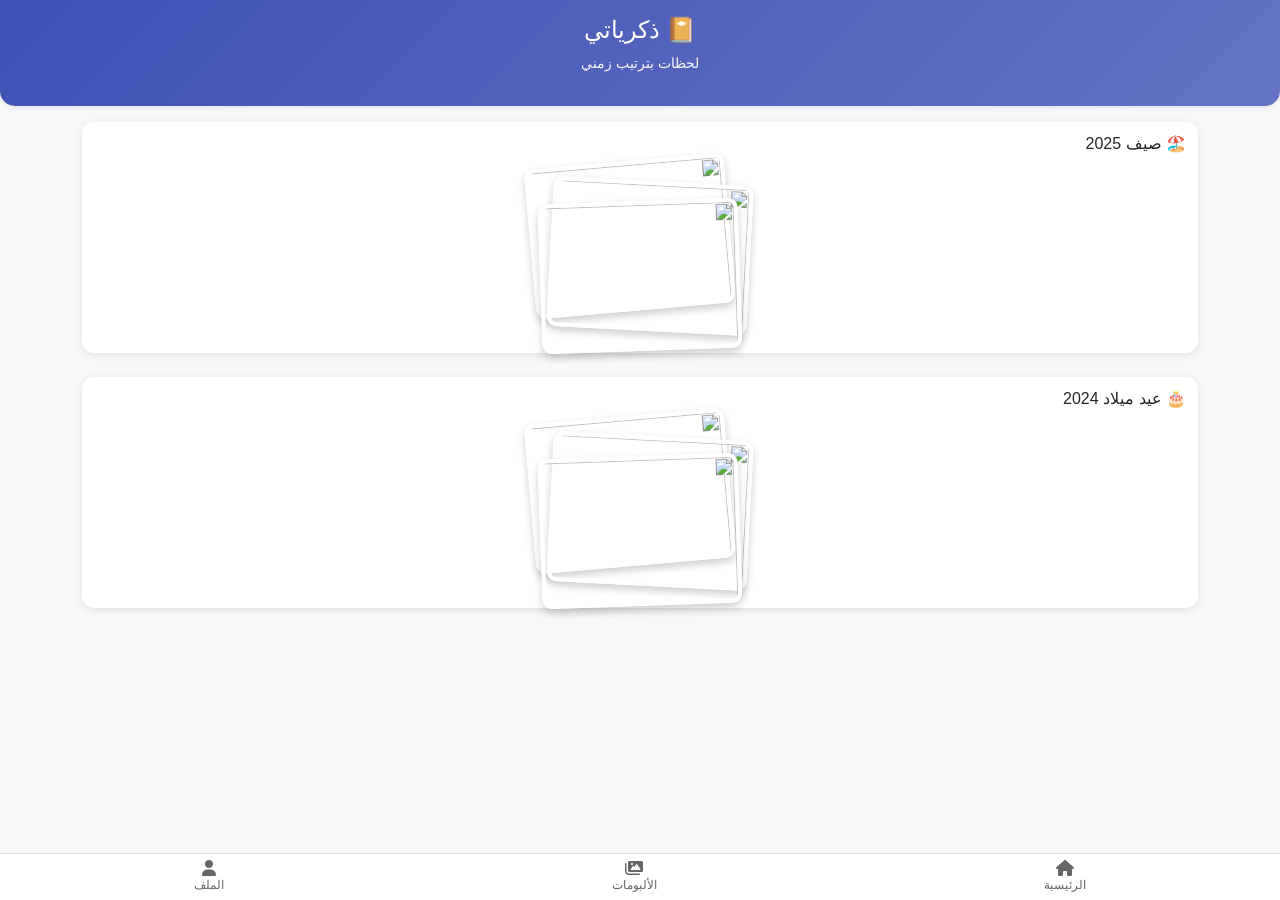
==== index.html @ 86f4f112 "first commit2" ====
<!DOCTYPE html>
<html lang="ar" dir="rtl">
<head>
  <meta charset="UTF-8">
  <meta name="viewport" content="width=device-width, initial-scale=1.0">
  <title>ذكرياتي 📸</title>
  <link href="https://cdn.jsdelivr.net/npm/bootstrap@5.3.3/dist/css/bootstrap.min.css" rel="stylesheet">
  <link rel="stylesheet" href="styles.css">
  <link rel="stylesheet" href="https://cdnjs.cloudflare.com/ajax/libs/font-awesome/6.0.0/css/all.min.css">
</head>
<body>

  <!-- ✅ الهيدر -->
  <header class="app-header text-center p-3 shadow-sm">
    <h4>📔 ذكرياتي</h4>
    <p class="small text-light">لحظات بترتيب زمني</p>
  </header>

  <!-- ✅ Timeline -->
  <main class="container mt-3 mb-5">
    <div class="timeline">

      <div class="timeline-item mb-4">
        <h6>🏖️ صيف 2025</h6>
        <div class="image-stack">
          <img src="https://placehold.co/200x150/FFD700/000?text=رحلة+1" class="stacked-img img-1">
          <img src="https://placehold.co/200x150/FFA07A/000?text=رحلة+2" class="stacked-img img-2">
          <img src="https://placehold.co/200x150/FF6347/000?text=رحلة+3" class="stacked-img img-3">
        </div>
      </div>

      <div class="timeline-item mb-4">
        <h6>🎂 عيد ميلاد 2024</h6>
        <div class="image-stack">
          <img src="https://placehold.co/200x150/87CEFA/000?text=عيد+1" class="stacked-img img-1">
          <img src="https://placehold.co/200x150/4682B4/000?text=عيد+2" class="stacked-img img-2">
          <img src="https://placehold.co/200x150/6495ED/000?text=عيد+3" class="stacked-img img-3">
        </div>
      </div>

    </div>
  </main>

  <!-- ✅ Bottom Navigation -->
  <nav class="bottom-nav">
    <a href="#"><i class="fas fa-home"></i><span>الرئيسية</span></a>
    <a href="#"><i class="fas fa-images"></i><span>الألبومات</span></a>
    <a href="#"><i class="fas fa-user"></i><span>الملف</span></a>
  </nav>

  <!-- ✅ Modal -->
  <div class="modal fade" id="imageModal" tabindex="-1">
    <div class="modal-dialog modal-dialog-centered">
      <div class="modal-content">
        <span class="btn-close m-2" data-bs-dismiss="modal"></span>
        <img id="modalImage" class="w-100 rounded">
      </div>
    </div>
  </div>

  <script src="https://cdn.jsdelivr.net/npm/bootstrap@5.3.3/dist/js/bootstrap.bundle.min.js"></script>
  <script src="script.js"></script>
</body>
</html>
---- styles.css ----
body {
  background: #f7f8fa;
  font-family: 'Tajawal', sans-serif;
}

/* Header */
.app-header {
  background: linear-gradient(135deg, #3f51b5, #6573c3);
  color: white;
  border-radius: 0 0 15px 15px;
}

/* Timeline */
.timeline-item {
  background: #fff;
  padding: 12px;
  border-radius: 12px;
  box-shadow: 0 2px 8px rgba(0,0,0,0.1);
}

/* ✅ الصور المتداخلة */
.image-stack {
  position: relative;
  width: 220px;
  height: 180px;
  margin: 0 auto;
}

.stacked-img {
  position: absolute;
  width: 200px;
  height: 150px;
  border-radius: 10px;
  border: 4px solid white;
  box-shadow: 0 4px 8px rgba(0,0,0,0.2);
  cursor: pointer;
  transition: transform 0.3s;
}

/* صور متداخلة */
.img-1 { top: 0; left: 0; transform: rotate(-5deg); }
.img-2 { top: 20px; left: 20px; transform: rotate(3deg); }
.img-3 { top: 40px; left: 10px; transform: rotate(-2deg); }

/* Hover */
.stacked-img:hover {
  z-index: 10;
  transform: scale(1.05) rotate(0deg);
}

/* Bottom Navigation */
.bottom-nav {
  position: fixed;
  bottom: 0;
  left: 0;
  right: 0;
  background: white;
  display: flex;
  justify-content: space-around;
  border-top: 1px solid #ddd;
  padding: 6px 0;
}

.bottom-nav a {
  text-align: center;
  color: #666;
  font-size: 12px;
  text-decoration: none;
}

.bottom-nav i {
  display: block;
  font-size: 16px;
}

.bottom-nav a:hover {
  color: #3f51b5;
}
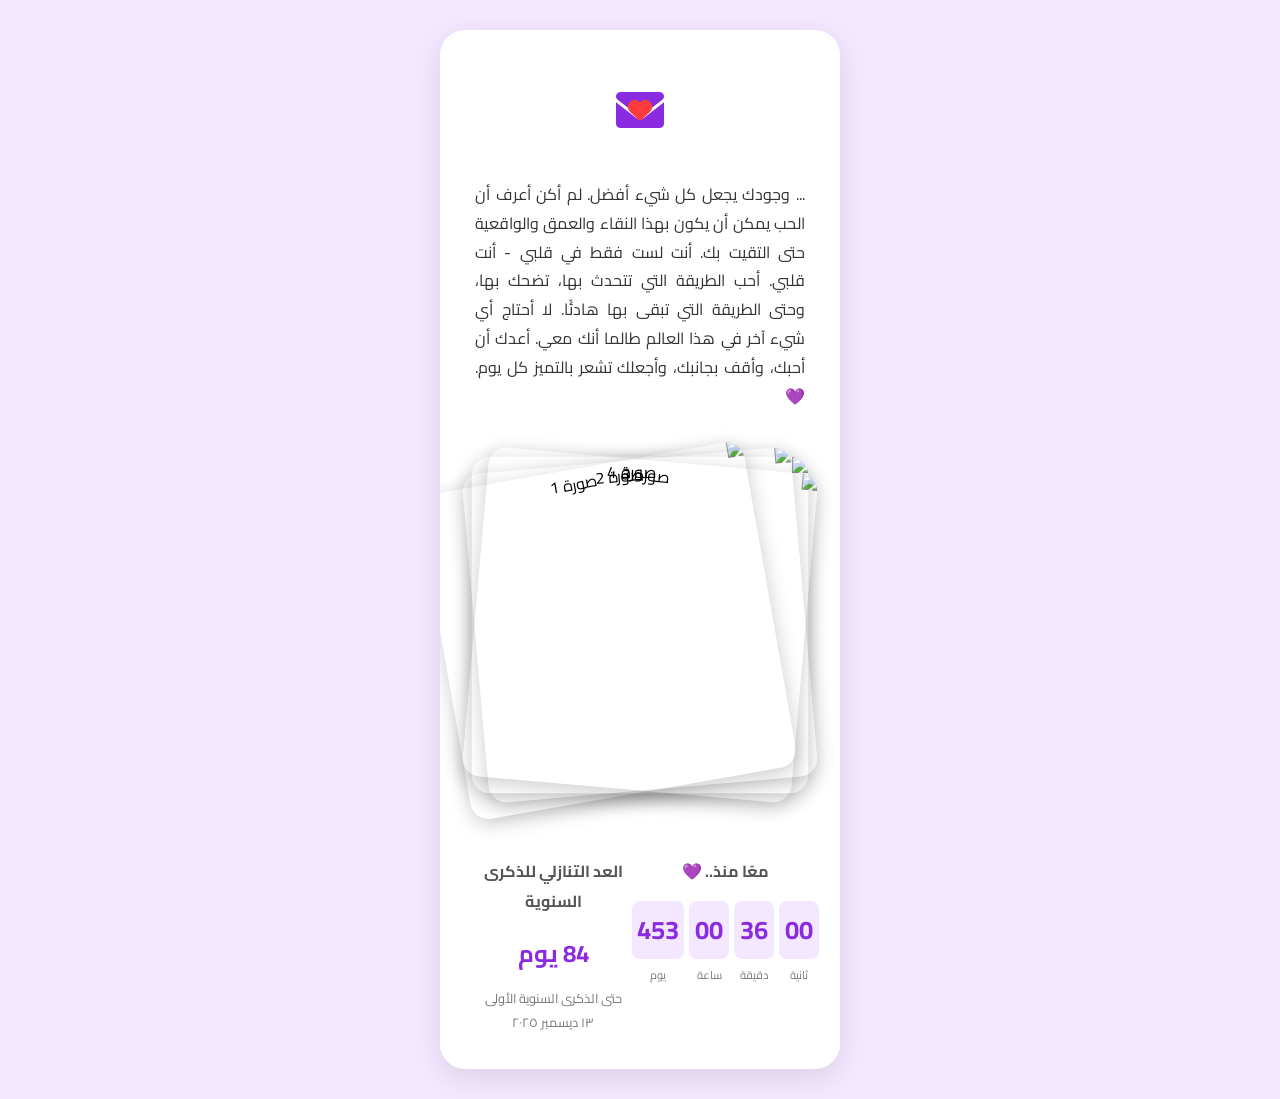
==== commit ca693591: "v4" ====
--- a/index.html
+++ b/index.html
@@ -1,64 +1,80 @@
 <!DOCTYPE html>
 <html lang="ar" dir="rtl">
 <head>
-  <meta charset="UTF-8">
-  <meta name="viewport" content="width=device-width, initial-scale=1.0">
-  <title>ذكرياتي 📸</title>
-  <link href="https://cdn.jsdelivr.net/npm/bootstrap@5.3.3/dist/css/bootstrap.min.css" rel="stylesheet">
-  <link rel="stylesheet" href="styles.css">
-  <link rel="stylesheet" href="https://cdnjs.cloudflare.com/ajax/libs/font-awesome/6.0.0/css/all.min.css">
+    <meta charset="UTF-8">
+    <meta name="viewport" content="width=device-width, initial-scale=1.0">
+    <title>رسالة خاصة</title>
+    <link rel="stylesheet" href="style.css">
+    <link rel="stylesheet" href="https://cdnjs.cloudflare.com/ajax/libs/font-awesome/6.0.0-beta3/css/all.min.css">
 </head>
 <body>
 
-  <!-- ✅ الهيدر -->
-  <header class="app-header text-center p-3 shadow-sm">
-    <h4>📔 ذكرياتي</h4>
-    <p class="small text-light">لحظات بترتيب زمني</p>
-  </header>
+    <main class="card">
+        <div class="daily-message-trigger">
+            <div id="envelope-button" class="envelope">
+                <i class="fas fa-envelope"></i>
+                <i class="fas fa-heart heart-icon"></i>
+            </div>
+        </div>
 
-  <!-- ✅ Timeline -->
-  <main class="container mt-3 mb-5">
-    <div class="timeline">
+        <p class="message">
+            ... وجودك يجعل كل شيء أفضل. لم أكن أعرف أن الحب يمكن أن يكون بهذا النقاء والعمق والواقعية حتى التقيت بك. أنت لست فقط في قلبي - أنت قلبي. أحب الطريقة التي تتحدث بها، تضحك بها، وحتى الطريقة التي تبقى بها هادئًا. لا أحتاج أي شيء آخر في هذا العالم طالما أنك معي. أعدك أن أحبك، وأقف بجانبك، وأجعلك تشعر بالتميز كل يوم.
+            💜
+        </p>
 
-      <div class="timeline-item mb-4">
-        <h6>🏖️ صيف 2025</h6>
-        <div class="image-stack">
-          <img src="https://placehold.co/200x150/FFD700/000?text=رحلة+1" class="stacked-img img-1">
-          <img src="https://placehold.co/200x150/FFA07A/000?text=رحلة+2" class="stacked-img img-2">
-          <img src="https://placehold.co/200x150/FF6347/000?text=رحلة+3" class="stacked-img img-3">
+        
+        
+        <div class="image-container">
+            <img src="https://plus.unsplash.com/premium_photo-1664351560745-a14ed7bfee3d?fm=jpg&q=60&w=3000&ixlib=rb-4.1.0&ixid=M3wxMjA3fDB8MHxzZWFyY2h8MXx8Z2lybHMlMjBwaG90b3xlbnwwfHwwfHx8MA%3D%3D" alt="صورة 1">
+            <img src="https://i.pinimg.com/736x/9d/10/47/9d10472f52377b6678a2fd81324b2938.jpg" alt="صورة 2">
+            <img src="https://img.freepik.com/free-photo/indian-woman-with-long-hair-lady-blue-dress-girl-with-untouched-nature_1157-41069.jpg?semt=ais_hybrid&w=740&q=80" alt="صورة 3">
+            <img src="https://thumbs.dreamstime.com/b/simple-indian-girl-sweet-smile-happy-face-44021920.jpg" alt="صورة 4">
         </div>
-      </div>
 
-      <div class="timeline-item mb-4">
-        <h6>🎂 عيد ميلاد 2024</h6>
-        <div class="image-stack">
-          <img src="https://placehold.co/200x150/87CEFA/000?text=عيد+1" class="stacked-img img-1">
-          <img src="https://placehold.co/200x150/4682B4/000?text=عيد+2" class="stacked-img img-2">
-          <img src="https://placehold.co/200x150/6495ED/000?text=عيد+3" class="stacked-img img-3">
+        <div class="widgets-container">
+            <div class="widget">
+    <h3>معًا منذ.. 💜</h3>
+    <div id="time-counter" class="counter-container">
+        <div class="time-box">
+            <span id="seconds" class="time-value">00</span>
+            <span class="time-label">ثانية</span>
         </div>
-      </div>
+        <div class="time-box">
+            <span id="minutes" class="time-value">00</span>
+            <span class="time-label">دقيقة</span>
+        </div>
+        <div class="time-box">
+            <span id="hours" class="time-value">00</span>
+            <span class="time-label">ساعة</span>
+        </div>
+        <div class="time-box">
+            <span id="days" class="time-value">0</span>
+            <span class="time-label">يوم</span>
+        </div>
+    </div>
+</div>
+            <div class="widget">
+                <h3>العد التنازلي للذكرى السنوية</h3>
+                <p class="countdown-number">84 يوم</p>
+                <p> حتى الذكرى السنوية الأولى</p>
+                <p class="date-note">١٣ ديسمبر ٢٠٢٥</p>
+            </div>
+        </div>
+    </main>
 
+    <div id="message-modal" class="modal-overlay">
+        <div class="modal-content">
+            <span id="close-modal-button" class="close-button">&times;</span>
+            <h3>رسالة خاصة لكِ</h3>
+            <p class="popup-message">اليوم أريد أن أعبر لكِ عن حبي.. شكرًا لوجودك في حياتي ❤️</p>
+        </div>
     </div>
-  </main>
 
-  <!-- ✅ Bottom Navigation -->
-  <nav class="bottom-nav">
-    <a href="#"><i class="fas fa-home"></i><span>الرئيسية</span></a>
-    <a href="#"><i class="fas fa-images"></i><span>الألبومات</span></a>
-    <a href="#"><i class="fas fa-user"></i><span>الملف</span></a>
-  </nav>
+    <div id="lightbox" class="lightbox-overlay">
+        <img src="" alt="صورة مكبرة" class="lightbox-image">
+    </div>
 
-  <!-- ✅ Modal -->
-  <div class="modal fade" id="imageModal" tabindex="-1">
-    <div class="modal-dialog modal-dialog-centered">
-      <div class="modal-content">
-        <span class="btn-close m-2" data-bs-dismiss="modal"></span>
-        <img id="modalImage" class="w-100 rounded">
-      </div>
-    </div>
-  </div>
+    <script src="script.js"></script>
 
-  <script src="https://cdn.jsdelivr.net/npm/bootstrap@5.3.3/dist/js/bootstrap.bundle.min.js"></script>
-  <script src="script.js"></script>
 </body>
-</html>
+</html>
--- a/style.css
+++ b/style.css
@@ -0,0 +1,251 @@
+@import url("https://fonts.googleapis.com/css2?family=Cairo:wght@400;700&display=swap");
+
+*,
+*::before,
+*::after {
+  box-sizing: border-box;
+}
+
+body {
+  background-color: #f3e8ff;
+  font-family: "Cairo", sans-serif;
+  display: flex;
+  justify-content: center;
+  align-items: center;
+  min-height: 100vh;
+  margin: 0;
+  padding: 30px;
+  overflow-x: hidden;
+}
+
+.card {
+  background-color: white;
+  max-width: 400px;
+  width: 100%;
+  padding: 35px;
+  border-radius: 25px;
+  box-shadow: 0 8px 30px rgba(0, 0, 0, 0.1);
+  text-align: center;
+  overflow: hidden;
+}
+
+.message {
+  color: #333;
+  line-height: 1.8;
+  text-align: justify;
+  font-size: 1rem;
+  margin-bottom: 25px;
+}
+
+/* --- تصميم زر رسالة اليوم --- */
+.daily-message-trigger {
+  margin-bottom: 25px;
+}
+.message-title {
+  color: #555;
+  font-size: 1.2em;
+  margin-bottom: 15px;
+}
+.envelope {
+  font-size: 3em;
+  color: #8a2be2;
+  cursor: pointer;
+  position: relative;
+  display: inline-block;
+  transition: transform 0.2s ease;
+}
+.envelope:hover {
+  transform: scale(1.1);
+}
+.heart-icon {
+  position: absolute;
+  font-size: 0.5em;
+  color: #ff3b3b;
+  top: 50%;
+  left: 50%;
+  transform: translate(-50%, -50%);
+}
+
+/* --- معرض الصور --- */
+.image-container {
+  position: relative;
+  width: 100%;
+  padding-top: 100%;
+  margin: 50px 0;
+  cursor: pointer;
+  user-select: none;
+}
+.image-container img {
+  position: absolute;
+  top: 0;
+  left: 0;
+  width: 100%;
+  height: 100%;
+  object-fit: contain;
+  border-radius: 18px;
+  box-shadow: 0 5px 20px rgba(0, 0, 0, 0.2);
+  transition: transform 0.4s ease-in-out;
+}
+.image-container img:nth-child(1) {
+  transform: rotate(-10deg) translateX(-10%);
+  z-index: 1;
+}
+.image-container img:nth-child(2) {
+  transform: rotate(-5deg);
+  z-index: 2;
+}
+.image-container img:nth-child(3) {
+  transform: rotate(5deg);
+  z-index: 3;
+}
+.image-container img:nth-child(4) {
+  transform: scale(1.02) rotate(0deg);
+  z-index: 4;
+}
+
+/* --- تصميم النافذة المنبثقة للرسالة (Modal) --- */
+.modal-overlay {
+  position: fixed;
+  top: 0;
+  left: 0;
+  width: 100%;
+  height: 100%;
+  background-color: rgba(0, 0, 0, 0.7);
+  display: flex;
+  justify-content: center;
+  align-items: center;
+  visibility: hidden;
+  opacity: 0;
+  transition: opacity 0.3s ease, visibility 0.3s ease;
+  z-index: 1001;
+}
+.modal-overlay.visible {
+  visibility: visible;
+  opacity: 1;
+}
+.modal-content {
+  background: white;
+  padding: 30px 40px;
+  border-radius: 15px;
+  max-width: 90%;
+  width: 400px;
+  text-align: center;
+  position: relative;
+  transform: scale(0.9);
+  transition: transform 0.3s ease;
+}
+.modal-overlay.visible .modal-content {
+  transform: scale(1);
+}
+.popup-message {
+  font-size: 1.1em;
+  line-height: 1.7;
+  color: #333;
+}
+.close-button {
+  position: absolute;
+  top: 10px;
+  right: 15px;
+  font-size: 28px;
+  color: #aaa;
+  cursor: pointer;
+}
+.close-button:hover {
+  color: #333;
+}
+
+/* --- تصميم اللايت بوكس (يبقى كما هو) --- */
+.lightbox-overlay {
+  position: fixed;
+  top: 0;
+  left: 0;
+  width: 100%;
+  height: 100%;
+  background-color: rgba(0, 0, 0, 0.85);
+  display: flex;
+  justify-content: center;
+  align-items: center;
+  visibility: hidden;
+  opacity: 0;
+  transition: opacity 0.3s ease, visibility 0.3s ease;
+  z-index: 1000;
+  cursor: pointer;
+}
+.lightbox-overlay.visible {
+  visibility: visible;
+  opacity: 1;
+}
+.lightbox-image {
+  max-width: 90%;
+  max-height: 90%;
+  object-fit: contain;
+  border-radius: 10px;
+  box-shadow: 0 0 40px rgba(0, 0, 0, 0.5);
+  cursor: default;
+}
+/* الأقسام السفلية (تم التعديل) */
+.widgets-container {
+  display: flex;
+  justify-content: space-between;
+  text-align: center;
+  gap: 15px;
+}
+.widget {
+  width: 48%;
+}
+.widget h3 {
+  font-size: 1em;
+  color: #555;
+  margin-bottom: 5px;
+}
+.widget p {
+  font-size: 0.8em;
+  color: #777;
+  margin: 0;
+}
+
+/* تم تعديل المحدد هنا ليصبح أقوى */
+.widget .countdown-number {
+  font-size: 1.5em;
+  font-weight: 700;
+  color: #8a2be2;
+  margin-top: 15px; /* <-- تم تعديل هذه القيمة لتتطابق مع العداد الآخر */
+  margin-bottom: 10px;
+}
+.date-note {
+  font-size: 0.75em;
+  color: #999;
+  margin-top: 5px;
+}
+
+/* --- تصميم العداد التصاعدي (تم التعديل) --- */
+.counter-container {
+  display: flex;
+  justify-content: center;
+  align-items: center;
+  /* تم حذف 'flex-direction: row-reverse;' لتصحيح الترتيب */
+  gap: 5px; /* تم تقليل المسافة بين العناصر */
+  margin-top: 15px;
+}
+
+.time-box {
+  display: flex;
+  flex-direction: column;
+  align-items: center;
+}
+
+.time-value {
+  font-size: 1.6em; /* تم تصغير حجم الخط */
+  font-weight: 700;
+  color: #8a2be2;
+  background-color: #f3e8ff;
+  padding: 5px; /* تم تقليل الحشو الداخلي */
+  border-radius: 8px;
+  min-width: 40px; /* تم تقليل أقل عرض للعنصر */
+}
+
+.time-label {
+  font-size: 0.7em;
+  color: #777;
+  margin-top: 5px;
+}
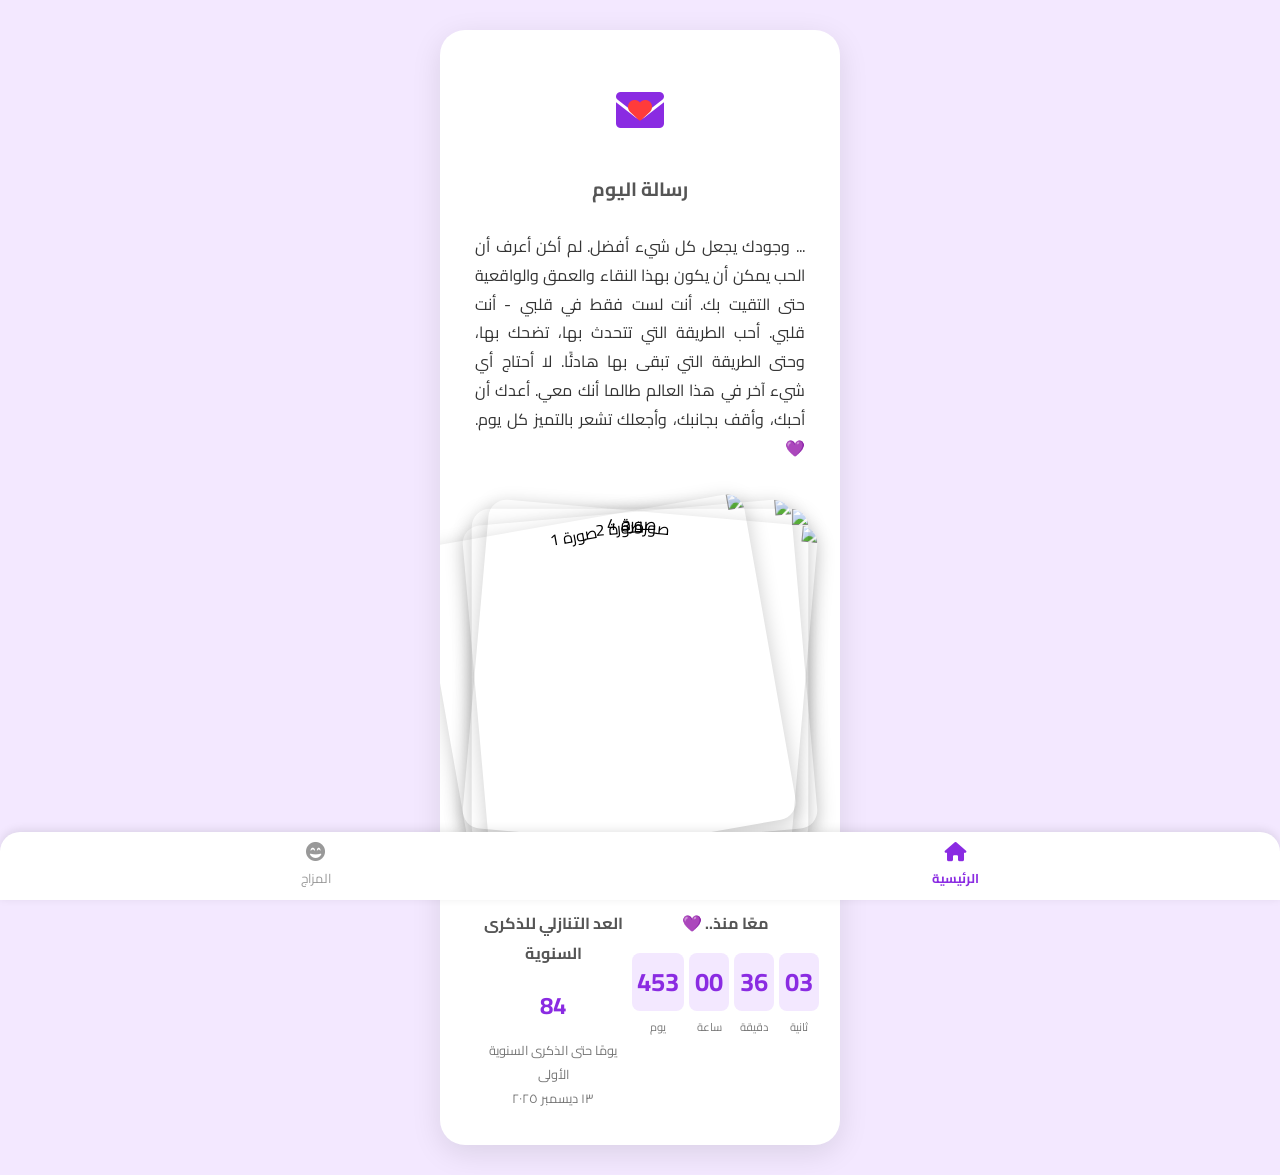
==== commit 42817d0b: "v6" ====
--- a/index.html
+++ b/index.html
@@ -10,19 +10,21 @@
 <body>
 
     <main class="card">
-        <div class="daily-message-trigger">
+
+         <div class="daily-message-trigger">
             <div id="envelope-button" class="envelope">
                 <i class="fas fa-envelope"></i>
                 <i class="fas fa-heart heart-icon"></i>
             </div>
+            <h2 class="message-title">رسالة اليوم</h2>
         </div>
-
+        
         <p class="message">
             ... وجودك يجعل كل شيء أفضل. لم أكن أعرف أن الحب يمكن أن يكون بهذا النقاء والعمق والواقعية حتى التقيت بك. أنت لست فقط في قلبي - أنت قلبي. أحب الطريقة التي تتحدث بها، تضحك بها، وحتى الطريقة التي تبقى بها هادئًا. لا أحتاج أي شيء آخر في هذا العالم طالما أنك معي. أعدك أن أحبك، وأقف بجانبك، وأجعلك تشعر بالتميز كل يوم.
             💜
         </p>
 
-        
+       
         
         <div class="image-container">
             <img src="https://plus.unsplash.com/premium_photo-1664351560745-a14ed7bfee3d?fm=jpg&q=60&w=3000&ixlib=rb-4.1.0&ixid=M3wxMjA3fDB8MHxzZWFyY2h8MXx8Z2lybHMlMjBwaG90b3xlbnwwfHwwfHx8MA%3D%3D" alt="صورة 1">
@@ -33,30 +35,30 @@
 
         <div class="widgets-container">
             <div class="widget">
-    <h3>معًا منذ.. 💜</h3>
-    <div id="time-counter" class="counter-container">
-        <div class="time-box">
-            <span id="seconds" class="time-value">00</span>
-            <span class="time-label">ثانية</span>
-        </div>
-        <div class="time-box">
-            <span id="minutes" class="time-value">00</span>
-            <span class="time-label">دقيقة</span>
-        </div>
-        <div class="time-box">
-            <span id="hours" class="time-value">00</span>
-            <span class="time-label">ساعة</span>
-        </div>
-        <div class="time-box">
-            <span id="days" class="time-value">0</span>
-            <span class="time-label">يوم</span>
-        </div>
-    </div>
-</div>
+                <h3>معًا منذ.. 💜</h3>
+                <div id="time-counter" class="counter-container">
+                    <div class="time-box">
+                        <span id="seconds" class="time-value">00</span>
+                        <span class="time-label">ثانية</span>
+                    </div>
+                    <div class="time-box">
+                        <span id="minutes" class="time-value">00</span>
+                        <span class="time-label">دقيقة</span>
+                    </div>
+                    <div class="time-box">
+                        <span id="hours" class="time-value">00</span>
+                        <span class="time-label">ساعة</span>
+                    </div>
+                    <div class="time-box">
+                        <span id="days" class="time-value">0</span>
+                        <span class="time-label">يوم</span>
+                    </div>
+                </div>
+            </div>
             <div class="widget">
                 <h3>العد التنازلي للذكرى السنوية</h3>
-                <p class="countdown-number">84 يوم</p>
-                <p> حتى الذكرى السنوية الأولى</p>
+                <p class="countdown-number">84</p>
+                <p>يومًا حتى الذكرى السنوية الأولى</p>
                 <p class="date-note">١٣ ديسمبر ٢٠٢٥</p>
             </div>
         </div>
@@ -74,6 +76,16 @@
         <img src="" alt="صورة مكبرة" class="lightbox-image">
     </div>
 
+    <nav class="bottom-navbar">
+        <a href="index.html" class="nav-item active">
+            <i class="fas fa-home"></i>
+            <span class="nav-label">الرئيسية</span>
+        </a>
+        <a href="mood.html" id="mood-page-link" class="nav-item">
+            <i class="fas fa-grin-beam"></i> <span class="nav-label">المزاج</span>
+        </a>
+    </nav>
+
     <script src="script.js"></script>
 
 </body>
--- a/style.css
+++ b/style.css
@@ -249,3 +249,104 @@
   color: #777;
   margin-top: 5px;
 }
+
+/* --- شريط التنقل السفلي (Bottom Navbar) --- */
+.bottom-navbar {
+    position: fixed; /* يبقى في أسفل الشاشة */
+    bottom: 0;
+    left: 0;
+    width: 100%;
+    background-color: white;
+    box-shadow: 0 -2px 10px rgba(0, 0, 0, 0.1);
+    display: flex;
+    justify-content: space-around;
+    align-items: center;
+    padding: 10px 0;
+    z-index: 1002; /* ليكون فوق كل العناصر الأخرى */
+    border-top-left-radius: 20px;
+    border-top-right-radius: 20px;
+}
+
+.nav-item {
+    display: flex;
+    flex-direction: column;
+    align-items: center;
+    text-decoration: none;
+    color: #999; /* لون الأيقونات غير النشطة */
+    font-size: 0.8em;
+    transition: color 0.3s ease;
+}
+
+.nav-item i {
+    font-size: 1.5em; /* حجم الأيقونة */
+    margin-bottom: 5px;
+}
+
+.nav-item.active {
+    color: #8a2be2; /* لون الأيقونة النشطة */
+    font-weight: bold;
+}
+
+.nav-item:hover {
+    color: #8a2be2;
+}
+
+
+/* --- تصميم صفحة الحالة المزاجية (mood.html) --- */
+.mood-page-title {
+    font-size: 1.5em;
+    color: #333;
+    margin-bottom: 30px;
+}
+
+.mood-display-container {
+    display: flex;
+    justify-content: space-around; /* لوضع أحمد ومريم جنب بعض */
+    align-items: center;
+    width: 100%;
+    gap: 20px; /* مسافة بين الشخصين */
+    margin-bottom: 30px;
+}
+
+.person-mood {
+    display: flex;
+    flex-direction: column;
+    align-items: center;
+    flex: 1; /* لجعل كل واحد يأخذ مساحة متساوية */
+}
+
+.person-name {
+    font-size: 1.8em; /* خط كبير وواضح للأسماء */
+    font-weight: 700;
+    color: #8a2be2; /* لون بنفسجي مميز */
+    margin-bottom: 10px;
+}
+
+.mood-emoji {
+    font-size: 3em; /* حجم كبير للإيموجي */
+    line-height: 1; /* لضمان عدم وجود مسافات إضافية حول الإيموجي */
+}
+
+.mood-note {
+    font-size: 0.9em;
+    color: #777;
+    margin-top: 20px;
+}
+
+/* تعديل للهاتف - تقليل البادنج في الكارد لجعل الشريط السفلي يظهر جيدًا */
+@media (max-width: 600px) {
+    body {
+        padding-bottom: 80px; /* لتوفير مساحة لشريط التنقل السفلي */
+    }
+    .card {
+        margin-bottom: 0; /* لضمان أن الكارد لا يختبئ خلف الشريط */
+    }
+}
+
+
+/* --- تصميم نص الوقت المنقضي في صفحة المزاج --- */
+.mood-timestamp {
+    font-size: 0.8em; /* حجم خط صغير */
+    color: #999;       /* لون رمادي */
+    margin-top: 15px; /* مسافة من الإيموجي */
+}
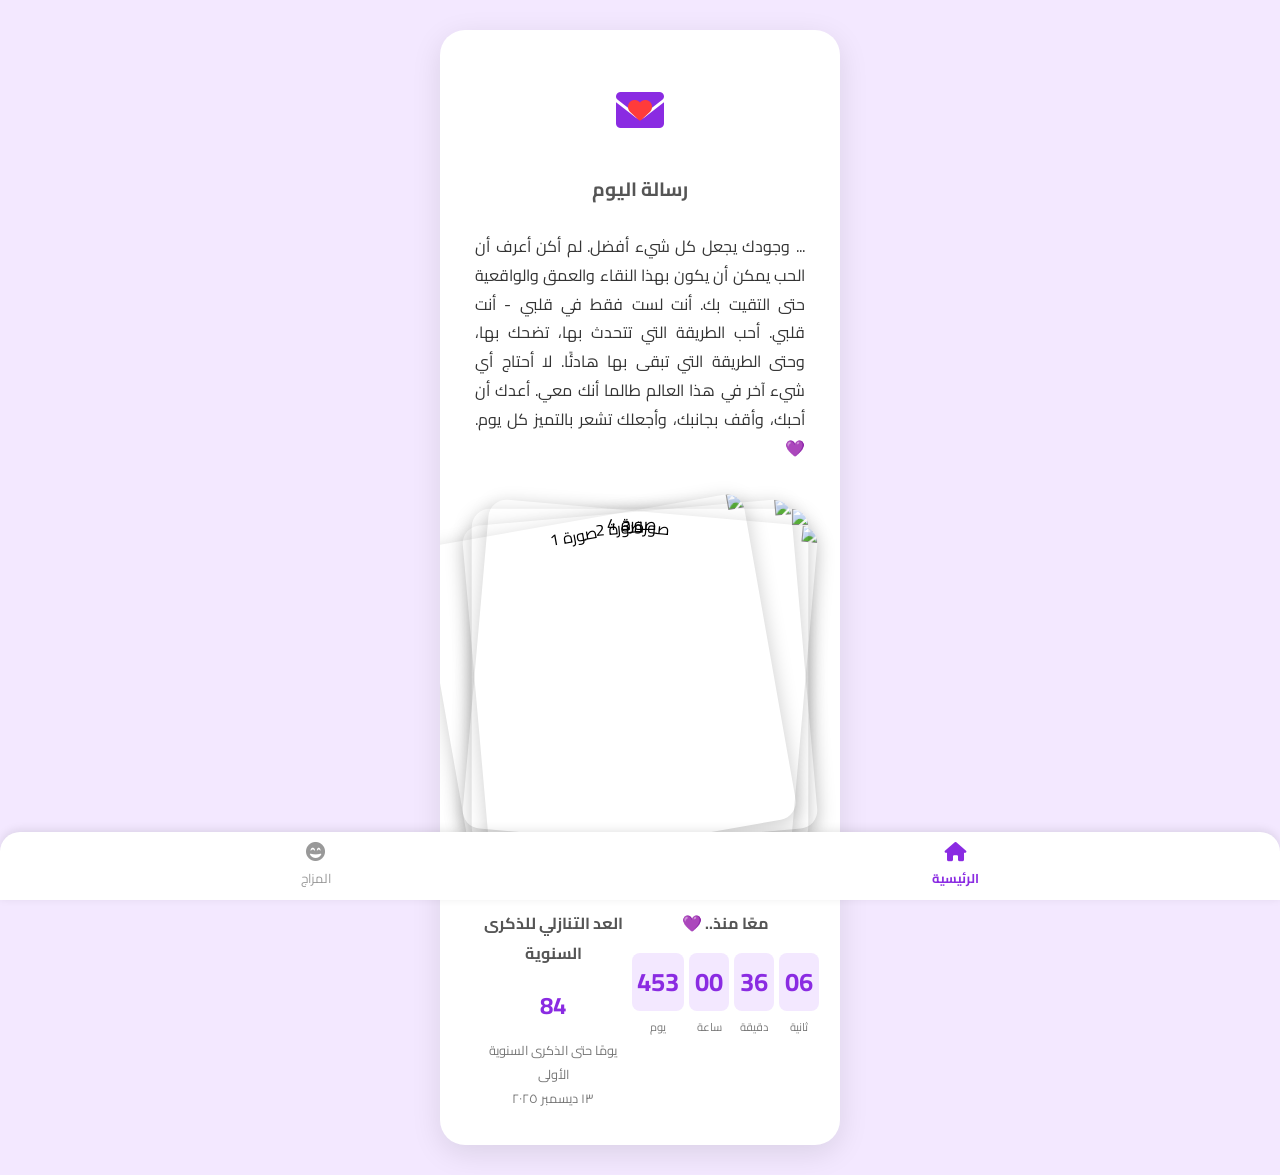
==== commit 1a066764: "v7" ====
--- a/index.html
+++ b/index.html
@@ -4,7 +4,14 @@
     <meta charset="UTF-8">
     <meta name="viewport" content="width=device-width, initial-scale=1.0">
     <title>رسالة خاصة</title>
-    <link rel="stylesheet" href="style.css">
+      <script>
+        // تحميل الـ CSS مع توقيت دلوقتي
+        const link = document.createElement("link");
+        link.rel = "stylesheet";
+        link.href = "style.css?v=" + new Date().getTime();
+        document.head.appendChild(link);
+    </script>
+    
     <link rel="stylesheet" href="https://cdnjs.cloudflare.com/ajax/libs/font-awesome/6.0.0-beta3/css/all.min.css">
 </head>
 <body>
